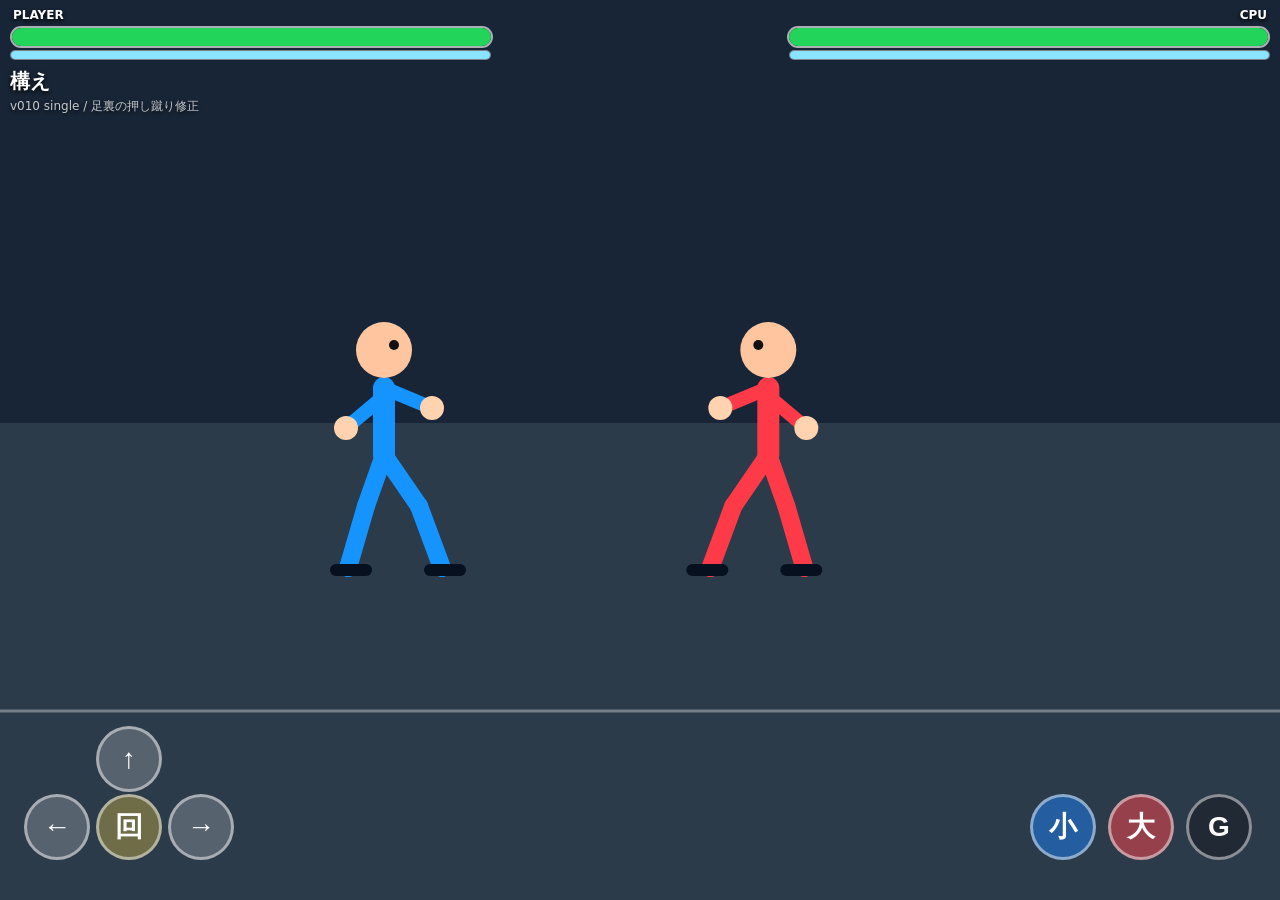
==== index (2).html @ 647d2b0f "Add files via upload" ====
<!doctype html>
<html lang="ja">
<head>
  <meta charset="utf-8">
  <meta name="viewport" content="width=device-width,initial-scale=1,maximum-scale=1,user-scalable=no">
  <title>Taekwondo v010 Single</title>
  <style>
html,body{
  margin:0;width:100%;height:100%;overflow:hidden;background:#172434;
  touch-action:none;font-family:system-ui,-apple-system,"Noto Sans JP",sans-serif;
}
#game{display:block;width:100vw;height:100vh}
#bars{position:fixed;top:8px;left:10px;right:10px;height:56px;z-index:5;color:#fff;font-weight:900;text-shadow:0 2px 4px #000;pointer-events:none}
.barWrap{position:absolute;top:18px;width:38%;height:18px;border:2px solid rgba(255,255,255,.65);background:rgba(0,0,0,.25);border-radius:12px;overflow:hidden}
.hp{height:100%;width:100%;background:#23d45a}
.balWrap{position:absolute;top:42px;width:38%;height:8px;border:1px solid rgba(255,255,255,.45);background:rgba(0,0,0,.25);border-radius:8px;overflow:hidden}
.bal{height:100%;width:100%;background:#8be4ff}
#pHpWrap,#pBalWrap{left:0}#eHpWrap,#eBalWrap{right:0}
#pLabel{position:absolute;left:3px;top:0;font-size:12px}#eLabel{position:absolute;right:3px;top:0;font-size:12px}
#hud{position:fixed;top:68px;left:10px;color:white;text-shadow:0 2px 4px #000;z-index:4;pointer-events:none}
#moveName{font-size:20px;font-weight:900}
#spinText{font-size:16px;font-weight:900;letter-spacing:.05em;margin-top:3px}
#debug{font-size:12px;opacity:.75;margin-top:3px}
#controls{position:fixed;left:0;right:0;bottom:max(12px,env(safe-area-inset-bottom));height:172px;z-index:10;pointer-events:none}
button{position:absolute;width:66px;height:66px;border-radius:50%;border:3px solid rgba(255,255,255,.48);background:rgba(255,255,255,.20);color:#fff;font-size:28px;font-weight:900;pointer-events:auto;user-select:none;-webkit-tap-highlight-color:transparent}
button.down,button:active{transform:scale(.94);background:rgba(255,255,255,.36)}
.up{left:96px;bottom:96px}.left{left:24px;bottom:28px}.rotate{left:96px;bottom:28px;background:rgba(190,170,70,.45)}.right{left:168px;bottom:28px}
.small{right:184px;bottom:28px;background:rgba(30,135,255,.48)}.big{right:106px;bottom:28px;background:rgba(255,70,80,.50)}.guard{right:28px;bottom:28px;background:rgba(30,35,45,.72)}
@media(max-height:640px){
  #controls{height:148px}button{width:58px;height:58px;font-size:24px}
  .up{left:92px;bottom:82px}.left{left:26px;bottom:22px}.rotate{left:92px;bottom:22px}.right{left:158px;bottom:22px}
  .small{right:164px;bottom:22px}.big{right:94px;bottom:22px}.guard{right:24px;bottom:22px}
}

</style>
</head>
<body>
  <canvas id="game"></canvas>

  <div id="bars">
    <div id="pLabel">PLAYER</div><div id="eLabel">CPU</div>
    <div id="pHpWrap" class="barWrap"><div id="pHp" class="hp"></div></div>
    <div id="eHpWrap" class="barWrap"><div id="eHp" class="hp"></div></div>
    <div id="pBalWrap" class="balWrap"><div id="pBal" class="bal"></div></div>
    <div id="eBalWrap" class="balWrap"><div id="eBal" class="bal"></div></div>
  </div>

  <div id="hud">
    <div id="moveName">構え</div>
    <div id="spinText"></div>
    <div id="debug">v010 single / 足裏の押し蹴り修正</div>
  </div>

  <div id="controls">
    <button class="up" data-btn="up">↑</button>
    <button class="left" data-btn="left">←</button>
    <button class="rotate" data-btn="rotate">回</button>
    <button class="right" data-btn="right">→</button>
    <button class="small" data-btn="small">小</button>
    <button class="big" data-btn="big">大</button>
    <button class="guard" data-btn="guard">G</button>
  </div>
<script>

/* ===== moves.js ===== */
(function(){
  window.MOVES = {
    idle:{name:"構え",dur:1,frames:[{t:0,pose:"idle"}]},

    ap:{name:"アプチャギ",dur:340,damage:5,bal:8,kb:18,range:105,height:-10,hit:[.45,.62],frames:[
      {t:0,pose:"load"},{t:.28,pose:"knee"},{t:.52,pose:"front",trail:"short"},{t:1,pose:"idle"}
    ]},

    dol:{name:"トルリョチャギ",dur:420,damage:8,bal:10,kb:30,range:125,height:-35,hit:[.50,.68],frames:[
      {t:0,pose:"load"},{t:.30,pose:"knee"},{t:.58,pose:"round",trail:"round"},{t:1,pose:"idle"}
    ]},

    putcho:{name:"プッチョ",dur:250,damage:4,bal:6,kb:14,range:112,height:-35,hit:[.34,.54],frames:[
      {t:0,pose:"stepIn",x:10},{t:.30,pose:"putchoLoad",x:26},{t:.48,pose:"putcho",x:36,trail:"snap"},{t:1,pose:"idle",x:42}
    ]},

    milgi:{name:"押し蹴り",dur:390,damage:3,bal:16,kb:86,range:145,height:-18,hit:[.42,.72],push:true,frames:[
      {t:0,pose:"stepIn",x:12},{t:.25,pose:"pushLoad",x:28},{t:.55,pose:"pushKick",x:45,trail:"push"},{t:1,pose:"idle",x:50}
    ]},

    rot:{name:"回転フェイント",dur:470,frames:[
      {t:0,pose:"closed",y:-8,trail:"bodySpin1"},
      {t:.38,pose:"back",trail:"bodySpin2"},
      {t:.64,pose:"closed",y:-8,trail:"bodySpin3"},
      {t:1,pose:"idle"}
    ]},

    dwit:{name:"ティッチャギ",dur:410,damage:12,bal:18,kb:46,range:160,height:-62,hit:[.56,.76],heavy:true,frames:[
      {t:0,pose:"closed",y:-8,trail:"bodySpin1"},
      {t:.22,pose:"back",y:-3,trail:"bodySpin2"},
      {t:.40,pose:"backLoad",y:-6,trail:"bodySpin3"},
      {t:.64,pose:"backKick",y:-8,trail:"straight"},
      {t:1,pose:"idle"}
    ]},

    huri:{name:"ティフリギ",dur:470,damage:14,bal:22,kb:54,range:145,height:-95,hit:[.54,.78],heavy:true,frames:[
      {t:0,pose:"closed",y:-8,trail:"bodySpin1"},
      {t:.20,pose:"back",y:-4,trail:"bodySpin2"},
      {t:.38,pose:"backKick",y:-8,trail:"straight"},
      {t:.62,pose:"hook",y:-5,trail:"ellipse"},
      {t:1,pose:"idle"}
    ]},

    na:{name:"ネリョチャギ",dur:470,damage:10,bal:12,kb:24,range:112,height:-35,hit:[.52,.72],frames:[
      {t:0,pose:"load"},{t:.30,pose:"axeUp",trail:"axe"},{t:.62,pose:"axeDown",trail:"axe"},{t:1,pose:"idle"}
    ]},

    jumpHuri:{name:"跳びティフリギ",dur:580,damage:17,bal:26,kb:70,range:150,height:-88,hit:[.42,.68],heavy:true,frames:[
      {t:0,pose:"jumpLoad",trail:"bodySpin1"},
      {t:.25,pose:"jumpBack",y:-26,trail:"straight"},
      {t:.50,pose:"jumpHook",y:-20,trail:"ellipse"},
      {t:.75,pose:"land"},{t:1,pose:"idle"}
    ]},

    retDol:{name:"下がりトルリョチャギ",dur:470,damage:7,bal:9,kb:28,range:125,height:-35,hit:[.38,.58],frames:[
      {t:0,pose:"retreat",x:-20},{t:.45,pose:"round",x:-45,trail:"round"},{t:1,pose:"idle",x:-55}
    ]},

    retDwit:{name:"下がり跳びティッチャギ",dur:540,damage:12,bal:18,kb:48,range:160,height:-62,hit:[.36,.60],heavy:true,frames:[
      {t:0,pose:"jumpLoad",x:-10,trail:"bodySpin1"},
      {t:.42,pose:"jumpBack",x:-55,y:-24,trail:"straight"},
      {t:1,pose:"idle",x:-65}
    ]}
  };
})();


/* ===== input.js ===== */
(function(){
  function Input(){
    this.down = new Set();
    this.events = [];
    this.lastTap = {};
    this.doubleTapMs = 260;
    this.setupButtons();
    this.setupKeys();
  }
  Input.prototype.press = function(name){
    const now = performance.now();
    if(this.down.has(name)) return;
    this.down.add(name);
    this.events.push({type:"press",name,time:now});
    if(name==="left" || name==="right"){
      if(now-(this.lastTap[name]||0)<this.doubleTapMs){
        this.events.push({type:"double",name,time:now});
      }
      this.lastTap[name]=now;
    }
  };
  Input.prototype.release = function(name){
    this.down.delete(name);
    this.events.push({type:"release",name,time:performance.now()});
  };
  Input.prototype.isDown = function(name){ return this.down.has(name); };
  Input.prototype.consume = function(){ const e=this.events; this.events=[]; return e; };
  Input.prototype.setupButtons = function(){
    document.querySelectorAll("[data-btn]").forEach(el=>{
      const name=el.dataset.btn;
      el.addEventListener("pointerdown",e=>{e.preventDefault();el.classList.add("down");this.press(name);},{passive:false});
      const up=e=>{e.preventDefault();el.classList.remove("down");this.release(name);};
      el.addEventListener("pointerup",up,{passive:false});
      el.addEventListener("pointercancel",up,{passive:false});
      el.addEventListener("pointerleave",up,{passive:false});
    });
  };
  Input.prototype.setupKeys = function(){
    const map={ArrowUp:"up",ArrowLeft:"left",ArrowRight:"right",ArrowDown:"rotate",z:"small",x:"big",c:"guard",Z:"small",X:"big",C:"guard"};
    addEventListener("keydown",e=>{
      if(e.key==="r"||e.key==="R"){ this.events.push({type:"reset",name:"reset",time:performance.now()}); return; }
      const b=map[e.key]; if(!b) return; e.preventDefault(); this.press(b);
    });
    addEventListener("keyup",e=>{const b=map[e.key]; if(!b) return; e.preventDefault(); this.release(b);});
  };
  window.Input = Input;
})();


/* ===== entities.js ===== */
(function(){
  function Fighter(x,y,facing,color,isPlayer){
    this.x=x; this.y=y; this.f=facing; this.color=color; this.isPlayer=!!isPlayer;
    this.hp=100; this.bal=100; this.id="idle"; this.move=MOVES.idle; this.time=0;
    this.guard=false; this.armed=false; this.stun=0; this.hitFlash=0; this.ko=false;
    this.lastHitMove=null; this.attackCooldown=0; this.counterBoost=0; this.counterText=0;
    this.spinReady=0; this.spinBonus=0; this.spinText=0; this.stepTimer=0; this.stepDir=0;
  }
  Fighter.prototype.start = function(id){
    this.id=id; this.move=MOVES[id]||MOVES.idle; this.time=0; this.lastHitMove=null;
    this.armed=(id==="rot");
  };
  Fighter.prototype.progress = function(){
    return this.move.dur ? Math.min(1,this.time/this.move.dur) : 0;
  };
  Fighter.prototype.frame = function(){
    const p=this.progress(); let f=this.move.frames[0];
    for(const k of this.move.frames){ if(p>=k.t) f=k; }
    return f;
  };
  Fighter.prototype.resetRound = function(x){
    this.x=x; this.hp=100; this.bal=100; this.id="idle"; this.move=MOVES.idle; this.time=0;
    this.guard=false; this.armed=false; this.stun=0; this.hitFlash=0; this.ko=false;
    this.lastHitMove=null; this.attackCooldown=.4; this.counterBoost=0; this.counterText=0;
    this.spinReady=0; this.spinBonus=0; this.spinText=0; this.stepTimer=0; this.stepDir=0;
  };
  window.Fighter = Fighter;
})();


/* ===== effects.js ===== */
(function(){
  window.Effects = { hitStop:0, roundText:0, restartTimer:0, pWins:0, eWins:0, shake:0 };
})();


/* ===== collision.js ===== */
(function(){
  function isGuarding(target){ return target.guard && target.id==="idle" && target.stun<=0; }

  function applyDamage(attacker,target,move){
    let d=move.damage||0;
    const spinBoost = attacker.isPlayer && attacker.spinBonus>0;
    const counterBoost = attacker.isPlayer && attacker.counterBoost>0;
    if(spinBoost) d=Math.ceil(d*(move.heavy?1.25:1.15));
    if(counterBoost){ d=Math.ceil(d*1.5); attacker.counterBoost=0; }

    if(isGuarding(target)){
      d=Math.ceil(d*.25);
      target.bal=Math.min(100,target.bal+4);
      attacker.bal=Math.max(0,attacker.bal-(move.heavy?24:8));
      if(move.heavy){
        attacker.stun = spinBoost ? .62 : .42;
        target.counterBoost=1;
        target.counterText=.8;
      }
    }else{
      target.bal=Math.max(0,target.bal-(move.bal||8)-(spinBoost?10:0));
    }

    const kb=(move.kb||20)+(spinBoost?18:0);
    if(target.f<0) target.x += kb; else target.x -= kb;
    if(move.push && isGuarding(target)) target.x += attacker.f*32;

    target.hp=Math.max(0,target.hp-d);
    target.hitFlash=.18;
    Effects.hitStop = spinBoost ? .065 : (move.heavy ? .045 : .025);
    if(target.bal<=0){ target.stun=1.0; target.bal=45; }

    if(target.hp<=0 && !target.ko){
      target.ko=true;
      Effects.roundText=1.5;
      Effects.restartTimer=2.2;
      if(target.isPlayer) Effects.eWins++; else Effects.pWins++;
    }
  }

  function tryHit(attacker,target){
    const move=attacker.move;
    if(!move.damage || attacker.lastHitMove===attacker.id) return;
    const p=attacker.progress();
    if(!move.hit || p<move.hit[0] || p>move.hit[1]) return;

    const fr=attacker.frame();
    const ax=attacker.x+(fr.x||0)*attacker.f;
    const ay=attacker.y+(fr.y||0);
    const hitX=ax+attacker.f*move.range;
    const hitY=ay+move.height;
    const tx=target.x-target.f*28;
    const ty=target.y-70;

    if(Math.abs(hitX-tx)<68 && Math.abs(hitY-ty)<78){
      applyDamage(attacker,target,move);
      attacker.lastHitMove=attacker.id;
      if(attacker.isPlayer) attacker.spinBonus=0;
    }
  }

  window.Collision = { tryHit };
})();


/* ===== cpu.js ===== */
(function(){
  function updateCPU(cpu,player,dt,W){
    if(cpu.ko) return;
    if(cpu.stun>0){ cpu.stun=Math.max(0,cpu.stun-dt); cpu.guard=false; return; }

    if(cpu.id!=="idle"){
      cpu.time+=dt*1000;
      Collision.tryHit(cpu,player);
      if(cpu.time>cpu.move.dur){ cpu.start("idle"); cpu.attackCooldown=.35+Math.random()*.45; }
      return;
    }

    cpu.attackCooldown=Math.max(0,cpu.attackCooldown-dt);
    const dist=cpu.x-player.x;
    cpu.guard=false;

    if(player.id!=="idle" && player.progress()<.58 && Math.random()<.028) cpu.guard=true;

    if(dist>270) cpu.x-=105*dt;
    else if(dist<145) cpu.x+=115*dt;
    else if(cpu.attackCooldown<=0){
      const r=Math.random();
      if(dist<175 && r<.35) cpu.start("putcho");
      else if(dist<230 && r<.62) cpu.start("milgi");
      else if(r<.80) cpu.start("ap");
      else if(r<.94) cpu.start("dol");
      else cpu.start("na");
    }
    cpu.x=Math.max(W*.18,Math.min(W-70,cpu.x));
  }
  window.CPU = { update:updateCPU };
})();


/* ===== render.js ===== */
(function(){
  function Renderer(canvas){
    this.canvas=canvas; this.ctx=canvas.getContext("2d"); this.resize();
    addEventListener("resize",()=>this.resize());
  }
  Renderer.prototype.resize=function(){
    this.W=innerWidth; this.H=innerHeight; const d=devicePixelRatio||1;
    this.canvas.width=this.W*d; this.canvas.height=this.H*d; this.ctx.setTransform(d,0,0,d,0,0);
  };

  function line(ctx,x1,y1,x2,y2,w,c,a=1){
    ctx.save();ctx.globalAlpha=a;ctx.strokeStyle=c;ctx.lineWidth=w;ctx.lineCap="round";
    ctx.beginPath();ctx.moveTo(x1,y1);ctx.lineTo(x2,y2);ctx.stroke();ctx.restore();
  }
  function arc(ctx,x,y,r,s,e,w=11,a=.35){
    ctx.save();ctx.globalAlpha=a;ctx.strokeStyle="white";ctx.lineWidth=w;ctx.lineCap="round";
    ctx.beginPath();ctx.arc(x,y,r,s,e);ctx.stroke();ctx.restore();
  }
  function ell(ctx,x,y,rx,ry,rot,s,e,w=12,a=.44){
    ctx.save();ctx.globalAlpha=a;ctx.strokeStyle="white";ctx.lineWidth=w;ctx.lineCap="round";
    ctx.beginPath();ctx.ellipse(x,y,rx,ry,rot,s,e);ctx.stroke();ctx.restore();
  }
  function bodySpin(ctx,x,y,f,phase){
    const cx=x+f*2, cy=y-18;
    ell(ctx,cx,cy-20,58,18,-.25,Math.PI*1.05,Math.PI*1.86,10,phase===2?.42:.32);
    ell(ctx,cx,cy+28,54,16,-.22,Math.PI*.10,Math.PI*.86,10,.26);
    if(phase===2) ell(ctx,cx,cy+66,48,15,-.18,Math.PI*.10,Math.PI*.78,9,.22);
  }
  function trails(ctx,x,y,f,t){
    if(!t) return;
    if(t==="bodySpin1") return bodySpin(ctx,x,y,f,1);
    if(t==="bodySpin2") return bodySpin(ctx,x,y,f,2);
    if(t==="bodySpin3") return bodySpin(ctx,x,y,f,3);
    if(t==="short") line(ctx,x+f*34,y,x+f*84,y-3,8,"white",.34);
    if(t==="snap") arc(ctx,x+f*44,y-12,46,f>0?-.55:Math.PI+.55,f>0?.15:Math.PI-.15,9,.35);
    if(t==="push"){
      line(ctx,x+f*42,y-22,x+f*128,y-22,12,"white",.28);
      line(ctx,x+f*118,y-46,x+f*118,y+6,8,"white",.32);
    }
    if(t==="round") arc(ctx,x+f*28,y-10,78,f>0?-.7:Math.PI+.7,f>0?.22:Math.PI-.22,11,.35);
    if(t==="straight") line(ctx,x+f*20,y-35,x+f*170,y-65,12,"white",.40);
    if(t==="ellipse") ell(ctx,x+f*145,y-72,95,44,-.22,f>0?Math.PI*1.08:-.08,f>0?Math.PI*1.88:Math.PI*.92,12,.48);
    if(t==="axe") arc(ctx,x+f*50,y-40,98,f>0?-1.55:Math.PI+1.55,f>0?.65:Math.PI-.65,11,.35);
  }

  function fighter(ctx,u){
    const fr=u.frame(); const x=u.x+(fr.x||0)*u.f, y=u.y+(fr.y||0), f=u.f, color=u.hitFlash>0?"#fff":(u.guard?"#9fd8ff":u.color), pose=fr.pose||"idle";
    const ground=y+118; let head={x,y:y-100}, top={x,y:y-62}, hip={x,y:y+5}, fh={x:x+f*48,y:y-42}, rh={x:x-f*38,y:y-22}, fa={x:x-f*36,y:ground}, fb={x:x+f*58,y:ground}, ka={x:x-f*18,y:y+56}, kb={x:x+f*35,y:y+56};

    if(pose==="load"){hip.x-=f*8;kb.x-=f*16;fb.x-=f*20}
    if(pose==="stepIn"){hip.x+=f*12;fa.x+=f*18;fb.x+=f*18}
    if(pose==="putchoLoad"){kb={x:x+f*44,y:y+8};fb={x:x+f*62,y:y+18}}
    if(pose==="putcho"){kb={x:x+f*55,y:y-14};fb={x:x+f*118,y:y-38}}
    if(pose==="pushLoad"){hip.x-=f*4;kb={x:x+f*45,y:y-2};fb={x:x+f*58,y:y+8}}
    if(pose==="pushKick"){hip.x-=f*10;top.x-=f*6;kb={x:x+f*74,y:y-18};fb={x:x+f*150,y:y-22}}
    if(pose==="knee"){kb={x:x+f*50,y:y};fb={x:x+f*70,y:y+10}}
    if(pose==="front"){kb={x:x+f*58,y:y-5};fb={x:x+f*125,y:y-10}}
    if(pose==="round"){hip.x-=f*6;kb={x:x+f*60,y:y-10};fb={x:x+f*135,y:y-35}}
    if(pose==="axeUp"){kb={x:x+f*52,y:y-55};fb={x:x+f*75,y:y-132}}
    if(pose==="axeDown"){kb={x:x+f*78,y:y-35};fb={x:x+f*116,y:y+24}}
    if(pose==="closed"){fa={x:x-f*10,y:ground-18};fb={x:x+f*12,y:ground-18};ka={x:x-f*8,y:y+58};kb={x:x+f*10,y:y+58};fh={x:x+f*25,y:y-40};rh={x:x-f*25,y:y-30}}
    if(pose==="back"){head.x=x-f*8;fh={x:x-f*28,y:y-35};rh={x:x+f*20,y:y-30};fa={x:x+f*25,y:ground};fb={x:x-f*42,y:ground};ka={x:x+f*18,y:y+55};kb={x:x-f*26,y:y+55}}
    if(pose==="backLoad"){head.x=x-f*22;hip.x=x-f*6;kb={x:x+f*18,y:y};fb={x:x+f*40,y:y+20};fa={x:x-f*8,y:ground}}
    if(pose==="backKick"||pose==="jumpBack"){head.x=x-f*24;top.x=x-f*10;hip.x=x-f*8;kb={x:x+f*70,y:y-34};fb={x:x+f*160,y:y-62};fa={x:x-f*6,y:ground};ka={x:x-f*4,y:y+58}}
    if(pose==="hook"||pose==="jumpHook"){head.x=x-f*22;top.x=x-f*10;hip.x=x-f*6;kb={x:x+f*96,y:y-72};fb={x:x+f*130,y:y-110};fa={x:x-f*8,y:ground};ka={x:x-f*5,y:y+58}}
    if(pose==="jumpLoad"){hip.y+=6;kb={x:x+f*30,y:y+25};fb={x:x+f*46,y:y+48}}
    if(pose==="retreat"){hip.x-=f*18;fa.x-=f*22;fb.x-=f*28}
    if(pose==="land")hip.y+=8;

    trails(ctx,x,y,f,fr.trail);
    if(u.spinBonus && (fr.trail==="straight"||fr.trail==="ellipse")){
      ctx.save();ctx.globalAlpha=.42;ctx.strokeStyle="white";ctx.lineWidth=5;ctx.beginPath();ctx.arc(x+f*80,y-55,42,0,Math.PI*2);ctx.stroke();ctx.restore();
    }
    if(u.guard){ctx.save();ctx.globalAlpha=.55;ctx.strokeStyle="#9fd8ff";ctx.lineWidth=5;ctx.beginPath();ctx.arc(x+f*42,y-45,42,f>0?2.1:-1.1,f>0?4.2:1.1);ctx.stroke();ctx.restore();}

    line(ctx,top.x,top.y,hip.x,hip.y,22,color);
    line(ctx,top.x,top.y,fh.x,fh.y,14,color); line(ctx,top.x,top.y+8,rh.x,rh.y,14,color);
    line(ctx,hip.x,hip.y,ka.x,ka.y,18,color); line(ctx,ka.x,ka.y,fa.x,fa.y,18,color);
    line(ctx,hip.x,hip.y,kb.x,kb.y,18,color); line(ctx,kb.x,kb.y,fb.x,fb.y,18,color);
    line(ctx,fa.x-f*12,fa.y+2,fa.x+f*18,fa.y+2,12,"#07101f");
    if(pose==="pushKick"){
      // 押し蹴りは足裏を相手に向ける。縦の黒い足裏で表現。
      line(ctx,fb.x+f*6,fb.y-24,fb.x+f*6,fb.y+24,16,"#07101f");
      ctx.save();
      ctx.globalAlpha=.35;
      ctx.strokeStyle="white";
      ctx.lineWidth=5;
      ctx.lineCap="round";
      ctx.beginPath();
      ctx.moveTo(fb.x-f*10,fb.y-18);
      ctx.lineTo(fb.x-f*10,fb.y+18);
      ctx.stroke();
      ctx.restore();
    }else{
      line(ctx,fb.x-f*12,fb.y+2,fb.x+f*18,fb.y+2,12,"#07101f");
    }
    ctx.fillStyle="#ffd2b0"; ctx.beginPath();ctx.arc(fh.x,fh.y,12,0,Math.PI*2);ctx.fill(); ctx.beginPath();ctx.arc(rh.x,rh.y,12,0,Math.PI*2);ctx.fill();
    ctx.fillStyle="#ffc59f"; ctx.beginPath();ctx.arc(head.x,head.y,28,0,Math.PI*2);ctx.fill(); ctx.fillStyle="#111";ctx.beginPath();ctx.arc(head.x+f*10,head.y-5,5,0,Math.PI*2);ctx.fill();

    if(u.hitFlash>0){
      ctx.save();ctx.strokeStyle="white";ctx.lineWidth=4;ctx.globalAlpha=.9;const sx=x+f*42,sy=y-78;
      ctx.beginPath();ctx.moveTo(sx-18,sy);ctx.lineTo(sx+18,sy);ctx.moveTo(sx,sy-18);ctx.lineTo(sx,sy+18);ctx.moveTo(sx-13,sy-13);ctx.lineTo(sx+13,sy+13);ctx.moveTo(sx-13,sy+13);ctx.lineTo(sx+13,sy-13);ctx.stroke();ctx.restore();
    }
  }

  Renderer.prototype.draw=function(player,cpu){
    const ctx=this.ctx,W=this.W,H=this.H;
    ctx.fillStyle="#182536";ctx.fillRect(0,0,W,H);
    ctx.fillStyle="#2c3b49";ctx.fillRect(0,H*.47,W,H*.53);
    line(ctx,0,H*.79,W,H*.79,3,"rgba(255,255,255,.35)");
    fighter(ctx,cpu); fighter(ctx,player);
    if(player.counterText>0){ctx.save();ctx.fillStyle="white";ctx.font="900 26px system-ui";ctx.fillText("COUNTER CHANCE!",W*.33,H*.28);ctx.restore();}
    if(Effects.roundText>0 || player.ko || cpu.ko){
      ctx.save();ctx.textAlign="center";ctx.fillStyle="white";ctx.font="900 54px system-ui";ctx.fillText(player.ko?"YOU LOSE":"K.O.",W/2,H*.34);
      ctx.font="900 18px system-ui";ctx.fillText("NEXT ROUND...",W/2,H*.34+36);ctx.fillText("PLAYER "+Effects.pWins+" - "+Effects.eWins+" CPU",W/2,H*.34+62);ctx.restore();
    }
  };
  window.Renderer=Renderer;
})();


/* ===== game.js ===== */
(function(){
  const canvas=document.getElementById("game");
  const renderer=new Renderer(canvas);
  const input=new Input();
  const player=new Fighter(innerWidth*.30,innerHeight*.50,1,"#1594ff",true);
  const cpu=new Fighter(innerWidth*.70,innerHeight*.50,-1,"#ff3a48",false);

  function updateHud(){
    document.getElementById("pHp").style.width=player.hp+"%";
    document.getElementById("eHp").style.width=cpu.hp+"%";
    document.getElementById("pBal").style.width=player.bal+"%";
    document.getElementById("eBal").style.width=cpu.bal+"%";
    const spin=document.getElementById("spinText");
    if(player.spinText>0) spin.textContent="SPIN BONUS!";
    else if(player.spinReady>0 && player.id==="rot") spin.textContent="SPIN READY";
    else spin.textContent="";
  }

  function resetAll(){
    Effects.hitStop=0;Effects.roundText=0;Effects.restartTimer=0;Effects.pWins=0;Effects.eWins=0;
    player.resetRound(innerWidth*.30); cpu.resetRound(innerWidth*.70);
    document.getElementById("moveName").textContent="構え";
  }

  function startPlayer(id){
    player.start(id);
    document.getElementById("moveName").textContent=player.move.name;
  }

  function handleInput(dt){
    player.guard=input.isDown("guard") && player.id==="idle" && player.stun<=0;
    player.spinReady=Math.max(0,player.spinReady-dt);
    player.spinText=Math.max(0,player.spinText-dt);
    player.stepTimer=Math.max(0,player.stepTimer-dt);
    player.counterText=Math.max(0,player.counterText-dt);

    const evs=input.consume();
    for(const ev of evs){
      if(ev.type==="reset"){ resetAll(); continue; }
      if(ev.type==="double" && ev.name==="right"){ player.stepTimer=.32; player.stepDir=1; player.x+=40; continue; }
      if(ev.type==="double" && ev.name==="left"){ player.stepTimer=.32; player.stepDir=-1; player.x-=40; continue; }
      if(ev.type!=="press" || player.stun>0 || player.ko) continue;

      const up=input.isDown("up"), back=input.isDown("left"), forward=input.isDown("right");
      if(player.armed && ev.name==="small"){
        player.spinBonus=player.spinReady>0?1:0; if(player.spinBonus)player.spinText=.55; startPlayer("dwit");
      }else if(player.armed && ev.name==="big"){
        player.spinBonus=player.spinReady>0?1:0; if(player.spinBonus)player.spinText=.55; startPlayer("huri");
      }else if(ev.name==="rotate"){
        startPlayer("rot");
      }else if(ev.name==="small" && up){
        startPlayer("na");
      }else if(ev.name==="big" && up){
        startPlayer("jumpHuri");
      }else if(ev.name==="small" && (forward || (player.stepTimer>0 && player.stepDir===1))){
        startPlayer("putcho");
      }else if(ev.name==="big" && (forward || (player.stepTimer>0 && player.stepDir===1))){
        startPlayer("milgi");
      }else if(ev.name==="small" && back){
        startPlayer("retDol");
      }else if(ev.name==="big" && back){
        startPlayer("retDwit");
      }else if(ev.name==="small"){
        startPlayer("ap");
      }else if(ev.name==="big"){
        startPlayer("dol");
      }
    }
  }

  function updatePlayer(dt){
    if(player.stun>0){ player.stun=Math.max(0,player.stun-dt); return; }
    if(player.id==="idle"){
      if(input.isDown("left")) player.x-=160*dt;
      if(input.isDown("right")) player.x+=160*dt;
    }else{
      if(player.id==="rot" || player.id==="dwit" || player.id==="huri"){
        if(input.isDown("right")) player.x+=90*dt;
        if(input.isDown("left")) player.x-=90*dt;
      }
      player.time+=dt*1000;
      if(player.id==="rot"){
        const rp=player.progress();
        if(rp>.76 && rp<.96) player.spinReady=input.isDown("right")?.22:.16;
      }
      Collision.tryHit(player,cpu);
      if(player.time>player.move.dur) startPlayer("idle");
    }
    player.x=Math.max(60,Math.min(innerWidth-60,player.x));
  }

  function updateRound(dt){
    if(player.ko || cpu.ko){
      Effects.roundText=Math.max(0,Effects.roundText-dt);
      Effects.restartTimer=Math.max(0,Effects.restartTimer-dt);
      if(Effects.restartTimer<=0){
        player.resetRound(innerWidth*.30);
        cpu.resetRound(innerWidth*.70);
        Effects.roundText=0; Effects.hitStop=0;
        document.getElementById("moveName").textContent="構え";
      }
      return true;
    }
    return false;
  }

  let last=performance.now();
  function loop(now){
    const dt=Math.min(.033,(now-last)/1000); last=now;
    player.y=innerHeight*.50; cpu.y=innerHeight*.50;

    if(Effects.hitStop>0){ Effects.hitStop=Math.max(0,Effects.hitStop-dt); updateHud(); renderer.draw(player,cpu); requestAnimationFrame(loop); return; }
    if(!updateRound(dt)){
      handleInput(dt);
      updatePlayer(dt);
      CPU.update(cpu,player,dt,innerWidth);
      Collision.tryHit(cpu,player);
      player.hitFlash=Math.max(0,player.hitFlash-dt); cpu.hitFlash=Math.max(0,cpu.hitFlash-dt);
    }
    updateHud();
    renderer.draw(player,cpu);
    requestAnimationFrame(loop);
  }
  resetAll();
  requestAnimationFrame(loop);
})();

</script>
</body>
</html>
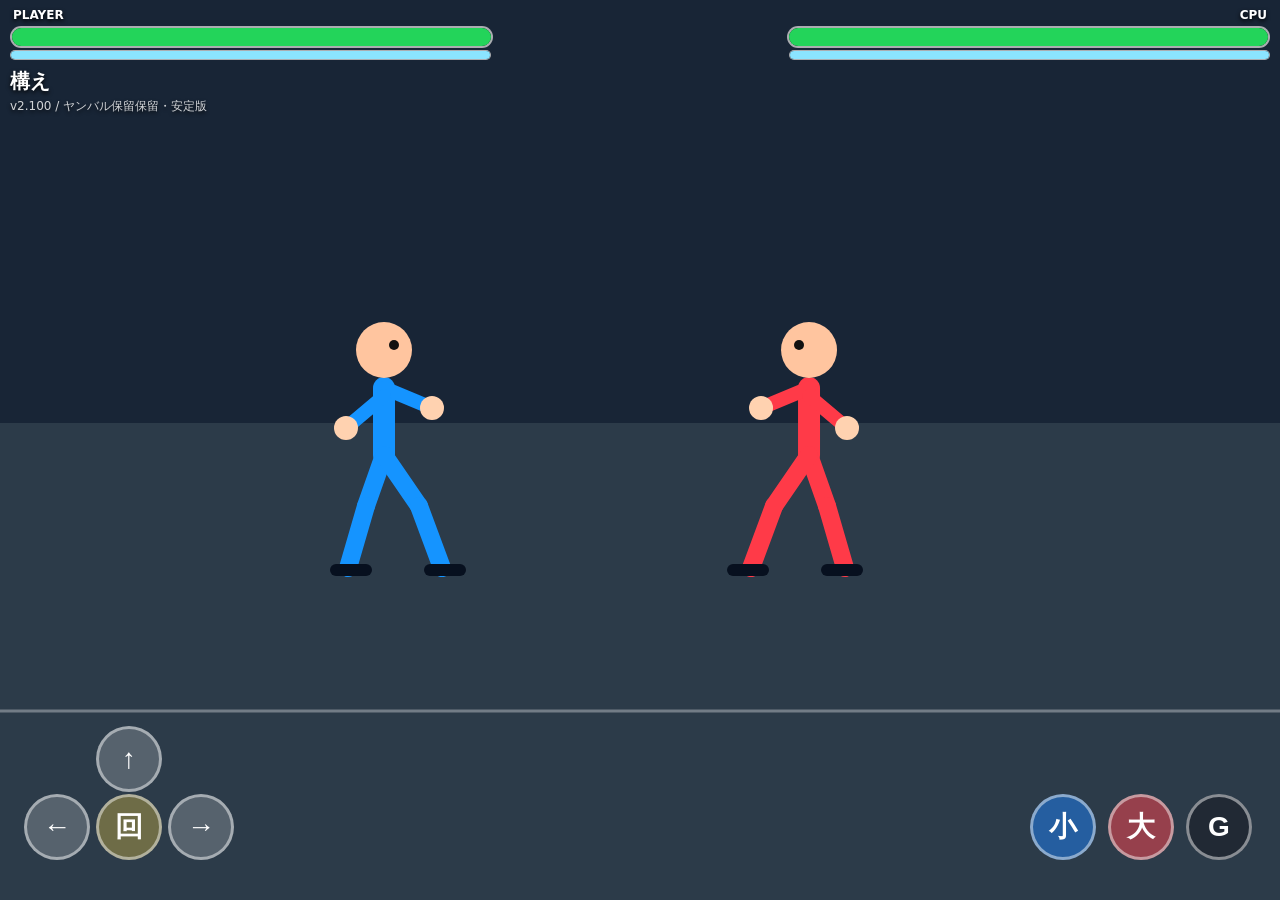
==== commit a3b84234: "Add files via upload" ====
--- a/index (2).html
+++ b/index (2).html
@@ -1,573 +1,118 @@
-<!doctype html>
-<html lang="ja">
-<head>
-  <meta charset="utf-8">
-  <meta name="viewport" content="width=device-width,initial-scale=1,maximum-scale=1,user-scalable=no">
-  <title>Taekwondo v010 Single</title>
-  <style>
-html,body{
-  margin:0;width:100%;height:100%;overflow:hidden;background:#172434;
-  touch-action:none;font-family:system-ui,-apple-system,"Noto Sans JP",sans-serif;
+<!doctype html><html lang="ja"><head><meta charset="utf-8"><meta name="viewport" content="width=device-width,initial-scale=1,maximum-scale=1,user-scalable=no"><title>Taekwondo v2.101</title>
+<style>
+html,body{margin:0;width:100%;height:100%;overflow:hidden;background:#172434;touch-action:none;font-family:system-ui,-apple-system,"Noto Sans JP",sans-serif}canvas{display:block;width:100vw;height:100vh}
+#bars{position:fixed;top:8px;left:10px;right:10px;height:56px;color:white;font-weight:900;text-shadow:0 2px 4px #000;z-index:5;pointer-events:none}.bar{position:absolute;top:18px;width:38%;height:18px;border:2px solid rgba(255,255,255,.65);background:#0006;border-radius:12px;overflow:hidden}.hp,.bal{height:100%;width:100%}.hp{background:#23d45a}.bal{background:#8be4ff}.balbar{top:42px;height:8px;border-width:1px}.l{left:0}.r{right:0}#pLabel{position:absolute;left:3px;top:0;font-size:12px}#eLabel{position:absolute;right:3px;top:0;font-size:12px}
+#hud{position:fixed;top:68px;left:10px;color:white;text-shadow:0 2px 4px #000;z-index:6;pointer-events:none}#move{font-size:20px;font-weight:900}#state{font-size:16px;font-weight:900;margin-top:3px}#debug{font-size:12px;opacity:.8;margin-top:3px}
+#controls{position:fixed;left:0;right:0;bottom:max(12px,env(safe-area-inset-bottom));height:172px;z-index:10;pointer-events:none}button{position:absolute;width:66px;height:66px;border-radius:50%;border:3px solid #ffffff78;background:#ffffff33;color:white;font-size:28px;font-weight:900;pointer-events:auto;user-select:none;-webkit-tap-highlight-color:transparent}button.down,button:active{transform:scale(.94);background:#ffffff5c}.up{left:96px;bottom:96px}.left{left:24px;bottom:28px}.rotate{left:96px;bottom:28px;background:#bea84673}.right{left:168px;bottom:28px}.small{right:184px;bottom:28px;background:#1e87ff7a}.big{right:106px;bottom:28px;background:#ff465080}.guard{right:28px;bottom:28px;background:#1e232db8}
+@media(max-height:640px){#controls{height:148px}button{width:58px;height:58px;font-size:24px}.up{left:92px;bottom:82px}.left{left:26px;bottom:22px}.rotate{left:92px;bottom:22px}.right{left:158px;bottom:22px}.small{right:164px;bottom:22px}.big{right:94px;bottom:22px}.guard{right:24px;bottom:22px}}
+</style></head><body><canvas id="game"></canvas>
+<div id="bars"><div id="pLabel">PLAYER</div><div id="eLabel">CPU</div><div class="bar l"><div id="pHp" class="hp"></div></div><div class="bar r"><div id="eHp" class="hp"></div></div><div class="bar balbar l"><div id="pBal" class="bal"></div></div><div class="bar balbar r"><div id="eBal" class="bal"></div></div></div>
+<div id="hud"><div id="move">構え</div><div id="state"></div><div id="debug">v2.100 / ヤンバル保留保留・安定版</div></div>
+<div id="controls"><button class="up" data-b="up">↑</button><button class="left" data-b="left">←</button><button class="rotate" data-b="rotate">回</button><button class="right" data-b="right">→</button><button class="small" data-b="small">小</button><button class="big" data-b="big">大</button><button class="guard" data-b="guard">G</button></div>
+<script>
+(()=>{const cvs=document.getElementById("game"),ctx=cvs.getContext("2d");let W,H,D=devicePixelRatio||1;function rz(){W=innerWidth;H=innerHeight;D=devicePixelRatio||1;cvs.width=W*D;cvs.height=H*D;ctx.setTransform(D,0,0,D,0,0)}addEventListener("resize",rz);rz();
+const M={
+ idle:["構え",1],ap:["アプチャギ",.34,5,105,-10,18],dol:["トルリョチャギ",.42,8,125,-35,30],putcho:["プッチョ",.25,4,112,-35,14],yanbal:["ヤンバル保留チャギ",.46,9,122,-34,24],milgi:["押し蹴り",.39,3,148,-18,92],
+ rot:["回転フェイント",.47],dwit:["ティッチャギ",.41,12,160,-62,46],huri:["ティフリギ",.47,14,145,-95,54],turn:["ターンチャギ",.70,20,140,-48,66],
+ na:["ネリョチャギ",.47,10,112,-35,24],jumpHuri:["跳びティフリギ",.58,17,150,-88,70],retDol:["下がりトルリョチャギ",.47,7,125,-35,28],retDwit:["下がり跳びティッチャギ",.54,12,160,-62,48]};
+const K={down:new Set(),ev:[],tap:{}};function press(b){let n=performance.now();if(K.down.has(b))return;K.down.add(b);K.ev.push(["p",b,n]);if(b=="left"||b=="right"){if(n-(K.tap[b]||0)<260)K.ev.push(["d",b,n]);K.tap[b]=n}}function rel(b){K.down.delete(b)}function down(b){return K.down.has(b)}
+document.querySelectorAll("[data-b]").forEach(e=>{let b=e.dataset.b;e.addEventListener("pointerdown",x=>{x.preventDefault();e.classList.add("down");press(b)},{passive:false});let u=x=>{x.preventDefault();e.classList.remove("down");rel(b)};e.addEventListener("pointerup",u,{passive:false});e.addEventListener("pointercancel",u,{passive:false});e.addEventListener("pointerleave",u,{passive:false})});
+const mp={ArrowUp:"up",ArrowLeft:"left",ArrowRight:"right",ArrowDown:"rotate",z:"small",x:"big",c:"guard",Z:"small",X:"big",C:"guard"};addEventListener("keydown",e=>{if(e.key=="r"||e.key=="R"){K.ev.push(["reset"]);return}let b=mp[e.key];if(b){e.preventDefault();press(b)}});addEventListener("keyup",e=>{let b=mp[e.key];if(b){e.preventDefault();rel(b)}});
+function F(x,f,c,p){return{x,y:H*.5,f,c,p,hp:100,bal:100,id:"idle",t:0,guard:false,stun:0,ko:false,flash:0,last:"",spinReady:0,spinBonus:0,spinText:0,rotBuf:0,turnReady:0,turnDir:.45,smallBuf:0,pushReady:0,step:0,stepDir:0,cd:.5,counter:.0}}
+let P=F(W*.3,1,"#1594ff",1),E=F(W*.7,-1,"#ff3a48",0),hitStop=0,round=0,restart=0,pw=0,ew=0;
+function reset(full=0){P=F(W*.3,1,"#1594ff",1);E=F(W*.7,-1,"#ff3a48",0);hitStop=round=restart=0;if(full){pw=ew=0}mv("idle")}
+function start(u,id){u.id=id;u.t=0;u.last="";if(u.p)mv(id)}function mv(id){document.getElementById("move").textContent=M[id][0]}
+function prog(u){return Math.min(1,u.t/M[u.id][1])}
+function handle(dt){P.guard=down("guard")&&P.id=="idle"&&P.stun<=0;["spinReady","spinText","rotBuf","turnReady","smallBuf","pushReady","step"].forEach(k=>P[k]=Math.max(0,P[k]-dt));let ev=K.ev.splice(0);for(let e of ev){let ty=e[0],b=e[1];if(ty=="reset"){reset(1);continue}if(ty=="d"&&b=="right"){P.step=.32;P.stepDir=1;P.x+=40;continue}if(ty=="d"&&b=="left"){P.step=.32;P.stepDir=-1;P.x-=40;continue}if(ty!="p"||P.stun>0||P.ko)continue;let fw=down("right"),bk=down("left"),up=down("up");
+ if((b=="guard"&&fw)||(b=="right"&&down("guard")))P.pushReady=.95;
+ if(b=="big"&&P.turnReady>0){P.turnDir=bk?0:(fw?1:.45);P.spinBonus=P.spinReady>0?1:0;if(P.spinBonus)P.spinText=.55;start(P,"turn");continue}
+ if((P.id=="rot"||P.spinReady>0)&&b=="small"){P.spinBonus=P.spinReady>0?1:0;if(P.spinBonus)P.spinText=.55;start(P,"dwit");continue}
+ if((P.id=="rot"||P.spinReady>0)&&b=="big"){P.spinBonus=P.spinReady>0?1:0;if(P.spinBonus)P.spinText=.55;start(P,"huri");continue}
+ if(b=="rotate"){if(P.rotBuf>0||P.id=="rot"){P.turnReady=.95;P.spinReady=.25;P.spinText=.45}P.rotBuf=.58;start(P,"rot");continue}
+ if((b=="small"||b=="big")&&(P.pushReady>0||(down("guard")&&(fw||(P.step>0&&P.stepDir==1))))){P.pushReady=0;start(P,"milgi");continue}
+ if(b=="small"&&P.smallBuf>0){P.smallBuf=0;start(P,"ap");continue}
+ if(b=="small"&&up){start(P,"na");continue} if(b=="big"&&up){start(P,"jumpHuri");continue}
+ if(b=="small"&&(fw||(P.step>0&&P.stepDir==1))){P.smallBuf=.18;start(P,"putcho");continue}
+ if(b=="small"&&bk){start(P,"retDol");continue} if(b=="big"&&bk){start(P,"retDwit");continue}
+ if(b=="small"){P.smallBuf=.18;start(P,"ap");continue} if(b=="big"){start(P,"dol");continue}
+}}
+function updPlayer(dt){if(P.stun>0){P.stun=Math.max(0,P.stun-dt);return}if(P.id=="idle"){if(down("left"))P.x-=160*dt;if(down("right"))P.x+=160*dt}else{if(["rot","dwit","huri"].includes(P.id)){if(down("right"))P.x+=90*dt;if(down("left"))P.x-=90*dt}if(P.id=="turn")P.x+=135*dt*P.turnDir;P.t+=dt;if(P.id=="rot"){let p=prog(P);if(p>.76&&p<.96)P.spinReady=down("right")?.22:.16}hit(P,E);if(P.t>M[P.id][1])start(P,"idle")}P.x=Math.max(60,Math.min(W-60,P.x))}
+function ai(dt){if(E.ko)return;if(E.stun>0){E.stun=Math.max(0,E.stun-dt);E.guard=false;return}if(E.id!="idle"){E.t+=dt;hit(E,P);if(E.t>M[E.id][1]){start(E,"idle");E.cd=.35+Math.random()*.45}return}E.cd=Math.max(0,E.cd-dt);let dist=E.x-P.x;E.guard=false;if(P.id!="idle"&&prog(P)<.58&&Math.random()<.028)E.guard=true;if(dist>270)E.x-=105*dt;else if(dist<145)E.x+=115*dt;else if(E.cd<=0){let r=Math.random();start(E,dist<175&&r<.30?"putcho":dist<230&&r<.62?"milgi":r<.80?"ap":r<.94?"dol":"na")}E.x=Math.max(W*.18,Math.min(W-70,E.x))}
+function guarding(u){return u.guard&&u.id=="idle"&&u.stun<=0}
+function dmg(a,t,m){let d=m[2]||0,spin=a.p&&a.spinBonus;if(spin)d=Math.ceil(d*1.2);if(guarding(t)){d=Math.ceil(d*.25);a.bal=Math.max(0,a.bal-((m[2]||0)>11?24:8));if((m[2]||0)>11){a.stun=spin?.62:.42;t.counter=.8}}else t.bal=Math.max(0,t.bal-(m[2]||5)-(spin?10:0));let kb=(m[5]||20)+(spin?18:0);if(t.f<0)t.x+=kb;else t.x-=kb;t.hp=Math.max(0,t.hp-d);t.flash=.18;hitStop=spin?.065:.03;if(t.bal<=0){t.stun=1;t.bal=45}if(t.hp<=0&&!t.ko){t.ko=true;round=1.5;restart=2.2;t.p?ew++:pw++}}
+function hit(a,t){let m=M[a.id];if(!m[2])return;let p=prog(a),key=a.id+(a.id=="yanbal"?(p<.5?"_1":"_2"):"");if(a.last==key)return;if(p<.35||p>.78)return;let hx=a.x+a.f*m[3],hy=a.y+m[4],tx=t.x-t.f*28,ty=t.y-70;if(Math.abs(hx-tx)<68&&Math.abs(hy-ty)<78){dmg(a,t,m);a.last=key;if(a.p)a.spinBonus=0}}
+function line(x1,y1,x2,y2,w,c,a=1){ctx.save();ctx.globalAlpha=a;ctx.strokeStyle=c;ctx.lineWidth=w;ctx.lineCap="round";ctx.beginPath();ctx.moveTo(x1,y1);ctx.lineTo(x2,y2);ctx.stroke();ctx.restore()}
+function ell(x,y,rx,ry,s,e,a=.4){ctx.save();ctx.globalAlpha=a;ctx.strokeStyle="white";ctx.lineWidth=12;ctx.lineCap="round";ctx.beginPath();ctx.ellipse(x,y,rx,ry,-.2,s,e);ctx.stroke();ctx.restore()}
+function trail(u,x,y){let id=u.id,f=u.f;if(["rot","dwit","huri","turn","jumpHuri"].includes(id))ell(x,y-20,60,20,Math.PI*1.05,Math.PI*1.85,.3);if(id=="huri"||id=="jumpHuri")ell(x+f*145,y-72,95,44,f>0?Math.PI*1.08:-.08,f>0?Math.PI*1.88:Math.PI*.92,.48);if(id=="turn")ell(x+f*118,y-48,88,38,f>0?Math.PI*1.05:.02,f>0?Math.PI*1.78:Math.PI*.95,.44);if(id=="dwit"||id=="retDwit")line(x+f*20,y-35,x+f*170,y-65,12,"white",.4);if(id=="milgi"){line(x+f*126,y-50,x+f*126,y+10,10,"white",.32);line(x+f*98,y-34,x+f*126,y-34,6,"white",.22)}if(["putcho","yanbal"].includes(id))ell(x+f*50,y-12,50,30,f>0?-.6:Math.PI+.6,f>0?.2:Math.PI-.2,.35);if(id=="na")ell(x+f*42,y-28,82,105,f>0?-1.25:Math.PI+1.25,f>0?.80:Math.PI-.80,.35)}
+function fighter(u){let p=prog(u),x=u.x,y=u.y,f=u.f,c=u.flash>0?"#fff":u.guard?"#9fd8ff":u.c,pose=u.id;if(pose=="rot"){y-=12*Math.abs(Math.sin(Math.PI*p*2))}let g=y+118,head={x,y:y-100},top={x,y:y-62},hip={x,y:y+5},fh={x:x+f*48,y:y-42},rh={x:x-f*38,y:y-22},fa={x:x-f*36,y:g},fb={x:x+f*58,y:g},ka={x:x-f*18,y:y+56},kb={x:x+f*35,y:y+56};
+ if(pose=="milgi"){kb={x:x+f*78,y:y-18};fb={x:x+f*150,y:y-18};top.x-=f*8;hip.x-=f*12}
+ else if(pose=="putcho"){kb={x:x+f*55,y:y-14};fb={x:x+f*118,y:y-38}}
+ else if(pose=="yanbal"){
+   if(p<.48){
+     // 1発目：前足で素早く蹴る
+     kb={x:x+f*55,y:y-14};fb={x:x+f*118,y:y-38};
+     ka={x:x-f*12,y:y+58};fa={x:x-f*34,y:g};
+   }else{
+     // 2発目：逆足。前足を軸に残して、後ろ足を入れ替えるように蹴る
+     kb={x:x+f*18,y:y+58};fb={x:x+f*36,y:g};
+     ka={x:x+f*62,y:y-16};fa={x:x+f*132,y:y-40};
+     hip.x+=f*8;top.x+=f*4;
+   }
+ }
+ else if(["dwit","retDwit"].includes(pose)){head.x=x-f*24;top.x=x-f*10;hip.x=x-f*8;kb={x:x+f*70,y:y-34};fb={x:x+f*160,y:y-62};fa={x:x-f*6,y:g}}
+ else if(pose=="huri"||pose=="jumpHuri"){head.x=x-f*22;top.x=x-f*10;hip.x=x-f*6;kb={x:x+f*96,y:y-72};fb={x:x+f*130,y:y-110};fa={x:x-f*8,y:g}}
+ else if(pose=="turn"){head.x=x-f*18;top.x=x-f*10;hip.x=x-f*8;kb={x:x+f*82,y:y-35};fb={x:x+f*138,y:y-48};fa={x:x-f*8,y:g}}
+ else if(pose=="na"){
+  const a=-1.25 + p*2.05;
+  const cx=x+f*42, cy=y-28, rx=82, ry=105;
+  kb={x:x+f*58,y:y-24};
+  fb={x:cx+f*Math.cos(a)*rx,y:cy+Math.sin(a)*ry};
 }
-#game{display:block;width:100vw;height:100vh}
-#bars{position:fixed;top:8px;left:10px;right:10px;height:56px;z-index:5;color:#fff;font-weight:900;text-shadow:0 2px 4px #000;pointer-events:none}
-.barWrap{position:absolute;top:18px;width:38%;height:18px;border:2px solid rgba(255,255,255,.65);background:rgba(0,0,0,.25);border-radius:12px;overflow:hidden}
-.hp{height:100%;width:100%;background:#23d45a}
-.balWrap{position:absolute;top:42px;width:38%;height:8px;border:1px solid rgba(255,255,255,.45);background:rgba(0,0,0,.25);border-radius:8px;overflow:hidden}
-.bal{height:100%;width:100%;background:#8be4ff}
-#pHpWrap,#pBalWrap{left:0}#eHpWrap,#eBalWrap{right:0}
-#pLabel{position:absolute;left:3px;top:0;font-size:12px}#eLabel{position:absolute;right:3px;top:0;font-size:12px}
-#hud{position:fixed;top:68px;left:10px;color:white;text-shadow:0 2px 4px #000;z-index:4;pointer-events:none}
-#moveName{font-size:20px;font-weight:900}
-#spinText{font-size:16px;font-weight:900;letter-spacing:.05em;margin-top:3px}
-#debug{font-size:12px;opacity:.75;margin-top:3px}
-#controls{position:fixed;left:0;right:0;bottom:max(12px,env(safe-area-inset-bottom));height:172px;z-index:10;pointer-events:none}
-button{position:absolute;width:66px;height:66px;border-radius:50%;border:3px solid rgba(255,255,255,.48);background:rgba(255,255,255,.20);color:#fff;font-size:28px;font-weight:900;pointer-events:auto;user-select:none;-webkit-tap-highlight-color:transparent}
-button.down,button:active{transform:scale(.94);background:rgba(255,255,255,.36)}
-.up{left:96px;bottom:96px}.left{left:24px;bottom:28px}.rotate{left:96px;bottom:28px;background:rgba(190,170,70,.45)}.right{left:168px;bottom:28px}
-.small{right:184px;bottom:28px;background:rgba(30,135,255,.48)}.big{right:106px;bottom:28px;background:rgba(255,70,80,.50)}.guard{right:28px;bottom:28px;background:rgba(30,35,45,.72)}
-@media(max-height:640px){
-  #controls{height:148px}button{width:58px;height:58px;font-size:24px}
-  .up{left:92px;bottom:82px}.left{left:26px;bottom:22px}.rotate{left:92px;bottom:22px}.right{left:158px;bottom:22px}
-  .small{right:164px;bottom:22px}.big{right:94px;bottom:22px}.guard{right:24px;bottom:22px}
+ else if(pose=="dol"||pose=="retDol"){kb={x:x+f*60,y:y-10};fb={x:x+f*135,y:y-35}}
+ else if(pose=="ap"){kb={x:x+f*58,y:y-5};fb={x:x+f*125,y:y-10}}
+ else if(pose=="rot"){
+ // 小ジャンプ1回目：足が重なって浮く → 180度
+ if(p<.25){
+   fa={x:x-f*6,y:g-24};fb={x:x+f*8,y:g-24};
+   ka={x:x-f*5,y:y+58};kb={x:x+f*6,y:y+58};
+ }
+ else if(p<.50){
+   fa={x:x+f*24,y:g};fb={x:x-f*40,y:g};
+   ka={x:x+f*18,y:y+56};kb={x:x-f*26,y:y+56};
+   head.x=x-f*8;fh={x:x-f*28,y:y-35};rh={x:x+f*20,y:y-30};
+ }
+ // 小ジャンプ2回目：また足が重なって浮く → 360度
+ else if(p<.75){
+   fa={x:x-f*6,y:g-24};fb={x:x+f*8,y:g-24};
+   ka={x:x-f*5,y:y+58};kb={x:x+f*6,y:y+58};
+ }
+ else{
+   fa={x:x-f*36,y:g};fb={x:x+f*58,y:g};
+   ka={x:x-f*18,y:y+56};kb={x:x+f*35,y:y+56};
+ }
 }
-
-</style>
-</head>
-<body>
-  <canvas id="game"></canvas>
-
-  <div id="bars">
-    <div id="pLabel">PLAYER</div><div id="eLabel">CPU</div>
-    <div id="pHpWrap" class="barWrap"><div id="pHp" class="hp"></div></div>
-    <div id="eHpWrap" class="barWrap"><div id="eHp" class="hp"></div></div>
-    <div id="pBalWrap" class="balWrap"><div id="pBal" class="bal"></div></div>
-    <div id="eBalWrap" class="balWrap"><div id="eBal" class="bal"></div></div>
-  </div>
-
-  <div id="hud">
-    <div id="moveName">構え</div>
-    <div id="spinText"></div>
-    <div id="debug">v010 single / 足裏の押し蹴り修正</div>
-  </div>
-
-  <div id="controls">
-    <button class="up" data-btn="up">↑</button>
-    <button class="left" data-btn="left">←</button>
-    <button class="rotate" data-btn="rotate">回</button>
-    <button class="right" data-btn="right">→</button>
-    <button class="small" data-btn="small">小</button>
-    <button class="big" data-btn="big">大</button>
-    <button class="guard" data-btn="guard">G</button>
-  </div>
-<script>
-
-/* ===== moves.js ===== */
-(function(){
-  window.MOVES = {
-    idle:{name:"構え",dur:1,frames:[{t:0,pose:"idle"}]},
-
-    ap:{name:"アプチャギ",dur:340,damage:5,bal:8,kb:18,range:105,height:-10,hit:[.45,.62],frames:[
-      {t:0,pose:"load"},{t:.28,pose:"knee"},{t:.52,pose:"front",trail:"short"},{t:1,pose:"idle"}
-    ]},
-
-    dol:{name:"トルリョチャギ",dur:420,damage:8,bal:10,kb:30,range:125,height:-35,hit:[.50,.68],frames:[
-      {t:0,pose:"load"},{t:.30,pose:"knee"},{t:.58,pose:"round",trail:"round"},{t:1,pose:"idle"}
-    ]},
-
-    putcho:{name:"プッチョ",dur:250,damage:4,bal:6,kb:14,range:112,height:-35,hit:[.34,.54],frames:[
-      {t:0,pose:"stepIn",x:10},{t:.30,pose:"putchoLoad",x:26},{t:.48,pose:"putcho",x:36,trail:"snap"},{t:1,pose:"idle",x:42}
-    ]},
-
-    milgi:{name:"押し蹴り",dur:390,damage:3,bal:16,kb:86,range:145,height:-18,hit:[.42,.72],push:true,frames:[
-      {t:0,pose:"stepIn",x:12},{t:.25,pose:"pushLoad",x:28},{t:.55,pose:"pushKick",x:45,trail:"push"},{t:1,pose:"idle",x:50}
-    ]},
-
-    rot:{name:"回転フェイント",dur:470,frames:[
-      {t:0,pose:"closed",y:-8,trail:"bodySpin1"},
-      {t:.38,pose:"back",trail:"bodySpin2"},
-      {t:.64,pose:"closed",y:-8,trail:"bodySpin3"},
-      {t:1,pose:"idle"}
-    ]},
-
-    dwit:{name:"ティッチャギ",dur:410,damage:12,bal:18,kb:46,range:160,height:-62,hit:[.56,.76],heavy:true,frames:[
-      {t:0,pose:"closed",y:-8,trail:"bodySpin1"},
-      {t:.22,pose:"back",y:-3,trail:"bodySpin2"},
-      {t:.40,pose:"backLoad",y:-6,trail:"bodySpin3"},
-      {t:.64,pose:"backKick",y:-8,trail:"straight"},
-      {t:1,pose:"idle"}
-    ]},
-
-    huri:{name:"ティフリギ",dur:470,damage:14,bal:22,kb:54,range:145,height:-95,hit:[.54,.78],heavy:true,frames:[
-      {t:0,pose:"closed",y:-8,trail:"bodySpin1"},
-      {t:.20,pose:"back",y:-4,trail:"bodySpin2"},
-      {t:.38,pose:"backKick",y:-8,trail:"straight"},
-      {t:.62,pose:"hook",y:-5,trail:"ellipse"},
-      {t:1,pose:"idle"}
-    ]},
-
-    na:{name:"ネリョチャギ",dur:470,damage:10,bal:12,kb:24,range:112,height:-35,hit:[.52,.72],frames:[
-      {t:0,pose:"load"},{t:.30,pose:"axeUp",trail:"axe"},{t:.62,pose:"axeDown",trail:"axe"},{t:1,pose:"idle"}
-    ]},
-
-    jumpHuri:{name:"跳びティフリギ",dur:580,damage:17,bal:26,kb:70,range:150,height:-88,hit:[.42,.68],heavy:true,frames:[
-      {t:0,pose:"jumpLoad",trail:"bodySpin1"},
-      {t:.25,pose:"jumpBack",y:-26,trail:"straight"},
-      {t:.50,pose:"jumpHook",y:-20,trail:"ellipse"},
-      {t:.75,pose:"land"},{t:1,pose:"idle"}
-    ]},
-
-    retDol:{name:"下がりトルリョチャギ",dur:470,damage:7,bal:9,kb:28,range:125,height:-35,hit:[.38,.58],frames:[
-      {t:0,pose:"retreat",x:-20},{t:.45,pose:"round",x:-45,trail:"round"},{t:1,pose:"idle",x:-55}
-    ]},
-
-    retDwit:{name:"下がり跳びティッチャギ",dur:540,damage:12,bal:18,kb:48,range:160,height:-62,hit:[.36,.60],heavy:true,frames:[
-      {t:0,pose:"jumpLoad",x:-10,trail:"bodySpin1"},
-      {t:.42,pose:"jumpBack",x:-55,y:-24,trail:"straight"},
-      {t:1,pose:"idle",x:-65}
-    ]}
-  };
+ trail(u,x,y); if(u.guard){ctx.save();ctx.strokeStyle="#9fd8ff";ctx.globalAlpha=.55;ctx.lineWidth=5;ctx.beginPath();ctx.arc(x+f*42,y-45,42,f>0?2.1:-1.1,f>0?4.2:1.1);ctx.stroke();ctx.restore()}
+ line(top.x,top.y,hip.x,hip.y,22,c);line(top.x,top.y,fh.x,fh.y,14,c);line(top.x,top.y+8,rh.x,rh.y,14,c);line(hip.x,hip.y,ka.x,ka.y,18,c);line(ka.x,ka.y,fa.x,fa.y,18,c);line(hip.x,hip.y,kb.x,kb.y,18,c);line(kb.x,kb.y,fb.x,fb.y,18,c);line(fa.x-f*12,fa.y+2,fa.x+f*18,fa.y+2,12,"#07101f");
+ if(pose=="milgi"){line(fb.x+f*4,fb.y-30,fb.x+f*4,fb.y+30,18,"#07101f")}else line(fb.x-f*12,fb.y+2,fb.x+f*18,fb.y+2,12,"#07101f");
+ ctx.fillStyle="#ffd2b0";ctx.beginPath();ctx.arc(fh.x,fh.y,12,0,7);ctx.fill();ctx.beginPath();ctx.arc(rh.x,rh.y,12,0,7);ctx.fill();ctx.fillStyle="#ffc59f";ctx.beginPath();ctx.arc(head.x,head.y,28,0,7);ctx.fill();ctx.fillStyle="#111";ctx.beginPath();ctx.arc(head.x+f*10,head.y-5,5,0,7);ctx.fill();if(u.flash>0){line(x+f*24,y-90,x+f*60,y-60,4,"white",.9);line(x+f*60,y-90,x+f*24,y-60,4,"white",.9)}}
+function draw(){ctx.fillStyle="#182536";ctx.fillRect(0,0,W,H);ctx.fillStyle="#2c3b49";ctx.fillRect(0,H*.47,W,H*.53);line(0,H*.79,W,H*.79,3,"#ffffff55");fighter(E);fighter(P);if(round>0||P.ko||E.ko){ctx.save();ctx.textAlign="center";ctx.fillStyle="white";ctx.font="900 54px system-ui";ctx.fillText(P.ko?"YOU LOSE":"K.O.",W/2,H*.34);ctx.font="900 18px system-ui";ctx.fillText("NEXT ROUND...",W/2,H*.34+36);ctx.fillText("PLAYER "+pw+" - "+ew+" CPU",W/2,H*.34+62);ctx.restore()}}
+function hud(){pHp.style.width=P.hp+"%";eHp.style.width=E.hp+"%";pBal.style.width=P.bal+"%";eBal.style.width=E.bal+"%";let s=state;if(P.spinText>0)s.textContent=P.turnReady>0?"TURN READY":"SPIN BONUS!";else if(P.turnReady>0)s.textContent="TURN READY";else if(P.spinReady>0&&P.id=="rot")s.textContent="SPIN READY";else if(P.pushReady>0)s.textContent="PUSH READY";else s.textContent=""}
+function roundUpd(dt){
+ if(P.ko||E.ko){
+  round=Math.max(0,round-dt);
+  restart=Math.max(0,restart-dt);
+  if(restart<=0){
+   P=F(W*.3,1,"#1594ff",1);
+   E=F(W*.7,-1,"#ff3a48",0);
+   round=0;
+   hitStop=0;
+   restart=0;
+   mv("idle");
+  }
+  return true;
+ }
+ return false;
+}
+let last=performance.now();function loop(now){let dt=Math.min(.033,(now-last)/1000);last=now;P.y=E.y=H*.5;if(hitStop>0){hitStop=Math.max(0,hitStop-dt);hud();draw();requestAnimationFrame(loop);return}if(!roundUpd(dt)){handle(dt);updPlayer(dt);ai(dt);hit(E,P);P.flash=Math.max(0,P.flash-dt);E.flash=Math.max(0,E.flash-dt)}hud();draw();requestAnimationFrame(loop)}reset(1);requestAnimationFrame(loop);
 })();
-
-
-/* ===== input.js ===== */
-(function(){
-  function Input(){
-    this.down = new Set();
-    this.events = [];
-    this.lastTap = {};
-    this.doubleTapMs = 260;
-    this.setupButtons();
-    this.setupKeys();
-  }
-  Input.prototype.press = function(name){
-    const now = performance.now();
-    if(this.down.has(name)) return;
-    this.down.add(name);
-    this.events.push({type:"press",name,time:now});
-    if(name==="left" || name==="right"){
-      if(now-(this.lastTap[name]||0)<this.doubleTapMs){
-        this.events.push({type:"double",name,time:now});
-      }
-      this.lastTap[name]=now;
-    }
-  };
-  Input.prototype.release = function(name){
-    this.down.delete(name);
-    this.events.push({type:"release",name,time:performance.now()});
-  };
-  Input.prototype.isDown = function(name){ return this.down.has(name); };
-  Input.prototype.consume = function(){ const e=this.events; this.events=[]; return e; };
-  Input.prototype.setupButtons = function(){
-    document.querySelectorAll("[data-btn]").forEach(el=>{
-      const name=el.dataset.btn;
-      el.addEventListener("pointerdown",e=>{e.preventDefault();el.classList.add("down");this.press(name);},{passive:false});
-      const up=e=>{e.preventDefault();el.classList.remove("down");this.release(name);};
-      el.addEventListener("pointerup",up,{passive:false});
-      el.addEventListener("pointercancel",up,{passive:false});
-      el.addEventListener("pointerleave",up,{passive:false});
-    });
-  };
-  Input.prototype.setupKeys = function(){
-    const map={ArrowUp:"up",ArrowLeft:"left",ArrowRight:"right",ArrowDown:"rotate",z:"small",x:"big",c:"guard",Z:"small",X:"big",C:"guard"};
-    addEventListener("keydown",e=>{
-      if(e.key==="r"||e.key==="R"){ this.events.push({type:"reset",name:"reset",time:performance.now()}); return; }
-      const b=map[e.key]; if(!b) return; e.preventDefault(); this.press(b);
-    });
-    addEventListener("keyup",e=>{const b=map[e.key]; if(!b) return; e.preventDefault(); this.release(b);});
-  };
-  window.Input = Input;
-})();
-
-
-/* ===== entities.js ===== */
-(function(){
-  function Fighter(x,y,facing,color,isPlayer){
-    this.x=x; this.y=y; this.f=facing; this.color=color; this.isPlayer=!!isPlayer;
-    this.hp=100; this.bal=100; this.id="idle"; this.move=MOVES.idle; this.time=0;
-    this.guard=false; this.armed=false; this.stun=0; this.hitFlash=0; this.ko=false;
-    this.lastHitMove=null; this.attackCooldown=0; this.counterBoost=0; this.counterText=0;
-    this.spinReady=0; this.spinBonus=0; this.spinText=0; this.stepTimer=0; this.stepDir=0;
-  }
-  Fighter.prototype.start = function(id){
-    this.id=id; this.move=MOVES[id]||MOVES.idle; this.time=0; this.lastHitMove=null;
-    this.armed=(id==="rot");
-  };
-  Fighter.prototype.progress = function(){
-    return this.move.dur ? Math.min(1,this.time/this.move.dur) : 0;
-  };
-  Fighter.prototype.frame = function(){
-    const p=this.progress(); let f=this.move.frames[0];
-    for(const k of this.move.frames){ if(p>=k.t) f=k; }
-    return f;
-  };
-  Fighter.prototype.resetRound = function(x){
-    this.x=x; this.hp=100; this.bal=100; this.id="idle"; this.move=MOVES.idle; this.time=0;
-    this.guard=false; this.armed=false; this.stun=0; this.hitFlash=0; this.ko=false;
-    this.lastHitMove=null; this.attackCooldown=.4; this.counterBoost=0; this.counterText=0;
-    this.spinReady=0; this.spinBonus=0; this.spinText=0; this.stepTimer=0; this.stepDir=0;
-  };
-  window.Fighter = Fighter;
-})();
-
-
-/* ===== effects.js ===== */
-(function(){
-  window.Effects = { hitStop:0, roundText:0, restartTimer:0, pWins:0, eWins:0, shake:0 };
-})();
-
-
-/* ===== collision.js ===== */
-(function(){
-  function isGuarding(target){ return target.guard && target.id==="idle" && target.stun<=0; }
-
-  function applyDamage(attacker,target,move){
-    let d=move.damage||0;
-    const spinBoost = attacker.isPlayer && attacker.spinBonus>0;
-    const counterBoost = attacker.isPlayer && attacker.counterBoost>0;
-    if(spinBoost) d=Math.ceil(d*(move.heavy?1.25:1.15));
-    if(counterBoost){ d=Math.ceil(d*1.5); attacker.counterBoost=0; }
-
-    if(isGuarding(target)){
-      d=Math.ceil(d*.25);
-      target.bal=Math.min(100,target.bal+4);
-      attacker.bal=Math.max(0,attacker.bal-(move.heavy?24:8));
-      if(move.heavy){
-        attacker.stun = spinBoost ? .62 : .42;
-        target.counterBoost=1;
-        target.counterText=.8;
-      }
-    }else{
-      target.bal=Math.max(0,target.bal-(move.bal||8)-(spinBoost?10:0));
-    }
-
-    const kb=(move.kb||20)+(spinBoost?18:0);
-    if(target.f<0) target.x += kb; else target.x -= kb;
-    if(move.push && isGuarding(target)) target.x += attacker.f*32;
-
-    target.hp=Math.max(0,target.hp-d);
-    target.hitFlash=.18;
-    Effects.hitStop = spinBoost ? .065 : (move.heavy ? .045 : .025);
-    if(target.bal<=0){ target.stun=1.0; target.bal=45; }
-
-    if(target.hp<=0 && !target.ko){
-      target.ko=true;
-      Effects.roundText=1.5;
-      Effects.restartTimer=2.2;
-      if(target.isPlayer) Effects.eWins++; else Effects.pWins++;
-    }
-  }
-
-  function tryHit(attacker,target){
-    const move=attacker.move;
-    if(!move.damage || attacker.lastHitMove===attacker.id) return;
-    const p=attacker.progress();
-    if(!move.hit || p<move.hit[0] || p>move.hit[1]) return;
-
-    const fr=attacker.frame();
-    const ax=attacker.x+(fr.x||0)*attacker.f;
-    const ay=attacker.y+(fr.y||0);
-    const hitX=ax+attacker.f*move.range;
-    const hitY=ay+move.height;
-    const tx=target.x-target.f*28;
-    const ty=target.y-70;
-
-    if(Math.abs(hitX-tx)<68 && Math.abs(hitY-ty)<78){
-      applyDamage(attacker,target,move);
-      attacker.lastHitMove=attacker.id;
-      if(attacker.isPlayer) attacker.spinBonus=0;
-    }
-  }
-
-  window.Collision = { tryHit };
-})();
-
-
-/* ===== cpu.js ===== */
-(function(){
-  function updateCPU(cpu,player,dt,W){
-    if(cpu.ko) return;
-    if(cpu.stun>0){ cpu.stun=Math.max(0,cpu.stun-dt); cpu.guard=false; return; }
-
-    if(cpu.id!=="idle"){
-      cpu.time+=dt*1000;
-      Collision.tryHit(cpu,player);
-      if(cpu.time>cpu.move.dur){ cpu.start("idle"); cpu.attackCooldown=.35+Math.random()*.45; }
-      return;
-    }
-
-    cpu.attackCooldown=Math.max(0,cpu.attackCooldown-dt);
-    const dist=cpu.x-player.x;
-    cpu.guard=false;
-
-    if(player.id!=="idle" && player.progress()<.58 && Math.random()<.028) cpu.guard=true;
-
-    if(dist>270) cpu.x-=105*dt;
-    else if(dist<145) cpu.x+=115*dt;
-    else if(cpu.attackCooldown<=0){
-      const r=Math.random();
-      if(dist<175 && r<.35) cpu.start("putcho");
-      else if(dist<230 && r<.62) cpu.start("milgi");
-      else if(r<.80) cpu.start("ap");
-      else if(r<.94) cpu.start("dol");
-      else cpu.start("na");
-    }
-    cpu.x=Math.max(W*.18,Math.min(W-70,cpu.x));
-  }
-  window.CPU = { update:updateCPU };
-})();
-
-
-/* ===== render.js ===== */
-(function(){
-  function Renderer(canvas){
-    this.canvas=canvas; this.ctx=canvas.getContext("2d"); this.resize();
-    addEventListener("resize",()=>this.resize());
-  }
-  Renderer.prototype.resize=function(){
-    this.W=innerWidth; this.H=innerHeight; const d=devicePixelRatio||1;
-    this.canvas.width=this.W*d; this.canvas.height=this.H*d; this.ctx.setTransform(d,0,0,d,0,0);
-  };
-
-  function line(ctx,x1,y1,x2,y2,w,c,a=1){
-    ctx.save();ctx.globalAlpha=a;ctx.strokeStyle=c;ctx.lineWidth=w;ctx.lineCap="round";
-    ctx.beginPath();ctx.moveTo(x1,y1);ctx.lineTo(x2,y2);ctx.stroke();ctx.restore();
-  }
-  function arc(ctx,x,y,r,s,e,w=11,a=.35){
-    ctx.save();ctx.globalAlpha=a;ctx.strokeStyle="white";ctx.lineWidth=w;ctx.lineCap="round";
-    ctx.beginPath();ctx.arc(x,y,r,s,e);ctx.stroke();ctx.restore();
-  }
-  function ell(ctx,x,y,rx,ry,rot,s,e,w=12,a=.44){
-    ctx.save();ctx.globalAlpha=a;ctx.strokeStyle="white";ctx.lineWidth=w;ctx.lineCap="round";
-    ctx.beginPath();ctx.ellipse(x,y,rx,ry,rot,s,e);ctx.stroke();ctx.restore();
-  }
-  function bodySpin(ctx,x,y,f,phase){
-    const cx=x+f*2, cy=y-18;
-    ell(ctx,cx,cy-20,58,18,-.25,Math.PI*1.05,Math.PI*1.86,10,phase===2?.42:.32);
-    ell(ctx,cx,cy+28,54,16,-.22,Math.PI*.10,Math.PI*.86,10,.26);
-    if(phase===2) ell(ctx,cx,cy+66,48,15,-.18,Math.PI*.10,Math.PI*.78,9,.22);
-  }
-  function trails(ctx,x,y,f,t){
-    if(!t) return;
-    if(t==="bodySpin1") return bodySpin(ctx,x,y,f,1);
-    if(t==="bodySpin2") return bodySpin(ctx,x,y,f,2);
-    if(t==="bodySpin3") return bodySpin(ctx,x,y,f,3);
-    if(t==="short") line(ctx,x+f*34,y,x+f*84,y-3,8,"white",.34);
-    if(t==="snap") arc(ctx,x+f*44,y-12,46,f>0?-.55:Math.PI+.55,f>0?.15:Math.PI-.15,9,.35);
-    if(t==="push"){
-      line(ctx,x+f*42,y-22,x+f*128,y-22,12,"white",.28);
-      line(ctx,x+f*118,y-46,x+f*118,y+6,8,"white",.32);
-    }
-    if(t==="round") arc(ctx,x+f*28,y-10,78,f>0?-.7:Math.PI+.7,f>0?.22:Math.PI-.22,11,.35);
-    if(t==="straight") line(ctx,x+f*20,y-35,x+f*170,y-65,12,"white",.40);
-    if(t==="ellipse") ell(ctx,x+f*145,y-72,95,44,-.22,f>0?Math.PI*1.08:-.08,f>0?Math.PI*1.88:Math.PI*.92,12,.48);
-    if(t==="axe") arc(ctx,x+f*50,y-40,98,f>0?-1.55:Math.PI+1.55,f>0?.65:Math.PI-.65,11,.35);
-  }
-
-  function fighter(ctx,u){
-    const fr=u.frame(); const x=u.x+(fr.x||0)*u.f, y=u.y+(fr.y||0), f=u.f, color=u.hitFlash>0?"#fff":(u.guard?"#9fd8ff":u.color), pose=fr.pose||"idle";
-    const ground=y+118; let head={x,y:y-100}, top={x,y:y-62}, hip={x,y:y+5}, fh={x:x+f*48,y:y-42}, rh={x:x-f*38,y:y-22}, fa={x:x-f*36,y:ground}, fb={x:x+f*58,y:ground}, ka={x:x-f*18,y:y+56}, kb={x:x+f*35,y:y+56};
-
-    if(pose==="load"){hip.x-=f*8;kb.x-=f*16;fb.x-=f*20}
-    if(pose==="stepIn"){hip.x+=f*12;fa.x+=f*18;fb.x+=f*18}
-    if(pose==="putchoLoad"){kb={x:x+f*44,y:y+8};fb={x:x+f*62,y:y+18}}
-    if(pose==="putcho"){kb={x:x+f*55,y:y-14};fb={x:x+f*118,y:y-38}}
-    if(pose==="pushLoad"){hip.x-=f*4;kb={x:x+f*45,y:y-2};fb={x:x+f*58,y:y+8}}
-    if(pose==="pushKick"){hip.x-=f*10;top.x-=f*6;kb={x:x+f*74,y:y-18};fb={x:x+f*150,y:y-22}}
-    if(pose==="knee"){kb={x:x+f*50,y:y};fb={x:x+f*70,y:y+10}}
-    if(pose==="front"){kb={x:x+f*58,y:y-5};fb={x:x+f*125,y:y-10}}
-    if(pose==="round"){hip.x-=f*6;kb={x:x+f*60,y:y-10};fb={x:x+f*135,y:y-35}}
-    if(pose==="axeUp"){kb={x:x+f*52,y:y-55};fb={x:x+f*75,y:y-132}}
-    if(pose==="axeDown"){kb={x:x+f*78,y:y-35};fb={x:x+f*116,y:y+24}}
-    if(pose==="closed"){fa={x:x-f*10,y:ground-18};fb={x:x+f*12,y:ground-18};ka={x:x-f*8,y:y+58};kb={x:x+f*10,y:y+58};fh={x:x+f*25,y:y-40};rh={x:x-f*25,y:y-30}}
-    if(pose==="back"){head.x=x-f*8;fh={x:x-f*28,y:y-35};rh={x:x+f*20,y:y-30};fa={x:x+f*25,y:ground};fb={x:x-f*42,y:ground};ka={x:x+f*18,y:y+55};kb={x:x-f*26,y:y+55}}
-    if(pose==="backLoad"){head.x=x-f*22;hip.x=x-f*6;kb={x:x+f*18,y:y};fb={x:x+f*40,y:y+20};fa={x:x-f*8,y:ground}}
-    if(pose==="backKick"||pose==="jumpBack"){head.x=x-f*24;top.x=x-f*10;hip.x=x-f*8;kb={x:x+f*70,y:y-34};fb={x:x+f*160,y:y-62};fa={x:x-f*6,y:ground};ka={x:x-f*4,y:y+58}}
-    if(pose==="hook"||pose==="jumpHook"){head.x=x-f*22;top.x=x-f*10;hip.x=x-f*6;kb={x:x+f*96,y:y-72};fb={x:x+f*130,y:y-110};fa={x:x-f*8,y:ground};ka={x:x-f*5,y:y+58}}
-    if(pose==="jumpLoad"){hip.y+=6;kb={x:x+f*30,y:y+25};fb={x:x+f*46,y:y+48}}
-    if(pose==="retreat"){hip.x-=f*18;fa.x-=f*22;fb.x-=f*28}
-    if(pose==="land")hip.y+=8;
-
-    trails(ctx,x,y,f,fr.trail);
-    if(u.spinBonus && (fr.trail==="straight"||fr.trail==="ellipse")){
-      ctx.save();ctx.globalAlpha=.42;ctx.strokeStyle="white";ctx.lineWidth=5;ctx.beginPath();ctx.arc(x+f*80,y-55,42,0,Math.PI*2);ctx.stroke();ctx.restore();
-    }
-    if(u.guard){ctx.save();ctx.globalAlpha=.55;ctx.strokeStyle="#9fd8ff";ctx.lineWidth=5;ctx.beginPath();ctx.arc(x+f*42,y-45,42,f>0?2.1:-1.1,f>0?4.2:1.1);ctx.stroke();ctx.restore();}
-
-    line(ctx,top.x,top.y,hip.x,hip.y,22,color);
-    line(ctx,top.x,top.y,fh.x,fh.y,14,color); line(ctx,top.x,top.y+8,rh.x,rh.y,14,color);
-    line(ctx,hip.x,hip.y,ka.x,ka.y,18,color); line(ctx,ka.x,ka.y,fa.x,fa.y,18,color);
-    line(ctx,hip.x,hip.y,kb.x,kb.y,18,color); line(ctx,kb.x,kb.y,fb.x,fb.y,18,color);
-    line(ctx,fa.x-f*12,fa.y+2,fa.x+f*18,fa.y+2,12,"#07101f");
-    if(pose==="pushKick"){
-      // 押し蹴りは足裏を相手に向ける。縦の黒い足裏で表現。
-      line(ctx,fb.x+f*6,fb.y-24,fb.x+f*6,fb.y+24,16,"#07101f");
-      ctx.save();
-      ctx.globalAlpha=.35;
-      ctx.strokeStyle="white";
-      ctx.lineWidth=5;
-      ctx.lineCap="round";
-      ctx.beginPath();
-      ctx.moveTo(fb.x-f*10,fb.y-18);
-      ctx.lineTo(fb.x-f*10,fb.y+18);
-      ctx.stroke();
-      ctx.restore();
-    }else{
-      line(ctx,fb.x-f*12,fb.y+2,fb.x+f*18,fb.y+2,12,"#07101f");
-    }
-    ctx.fillStyle="#ffd2b0"; ctx.beginPath();ctx.arc(fh.x,fh.y,12,0,Math.PI*2);ctx.fill(); ctx.beginPath();ctx.arc(rh.x,rh.y,12,0,Math.PI*2);ctx.fill();
-    ctx.fillStyle="#ffc59f"; ctx.beginPath();ctx.arc(head.x,head.y,28,0,Math.PI*2);ctx.fill(); ctx.fillStyle="#111";ctx.beginPath();ctx.arc(head.x+f*10,head.y-5,5,0,Math.PI*2);ctx.fill();
-
-    if(u.hitFlash>0){
-      ctx.save();ctx.strokeStyle="white";ctx.lineWidth=4;ctx.globalAlpha=.9;const sx=x+f*42,sy=y-78;
-      ctx.beginPath();ctx.moveTo(sx-18,sy);ctx.lineTo(sx+18,sy);ctx.moveTo(sx,sy-18);ctx.lineTo(sx,sy+18);ctx.moveTo(sx-13,sy-13);ctx.lineTo(sx+13,sy+13);ctx.moveTo(sx-13,sy+13);ctx.lineTo(sx+13,sy-13);ctx.stroke();ctx.restore();
-    }
-  }
-
-  Renderer.prototype.draw=function(player,cpu){
-    const ctx=this.ctx,W=this.W,H=this.H;
-    ctx.fillStyle="#182536";ctx.fillRect(0,0,W,H);
-    ctx.fillStyle="#2c3b49";ctx.fillRect(0,H*.47,W,H*.53);
-    line(ctx,0,H*.79,W,H*.79,3,"rgba(255,255,255,.35)");
-    fighter(ctx,cpu); fighter(ctx,player);
-    if(player.counterText>0){ctx.save();ctx.fillStyle="white";ctx.font="900 26px system-ui";ctx.fillText("COUNTER CHANCE!",W*.33,H*.28);ctx.restore();}
-    if(Effects.roundText>0 || player.ko || cpu.ko){
-      ctx.save();ctx.textAlign="center";ctx.fillStyle="white";ctx.font="900 54px system-ui";ctx.fillText(player.ko?"YOU LOSE":"K.O.",W/2,H*.34);
-      ctx.font="900 18px system-ui";ctx.fillText("NEXT ROUND...",W/2,H*.34+36);ctx.fillText("PLAYER "+Effects.pWins+" - "+Effects.eWins+" CPU",W/2,H*.34+62);ctx.restore();
-    }
-  };
-  window.Renderer=Renderer;
-})();
-
-
-/* ===== game.js ===== */
-(function(){
-  const canvas=document.getElementById("game");
-  const renderer=new Renderer(canvas);
-  const input=new Input();
-  const player=new Fighter(innerWidth*.30,innerHeight*.50,1,"#1594ff",true);
-  const cpu=new Fighter(innerWidth*.70,innerHeight*.50,-1,"#ff3a48",false);
-
-  function updateHud(){
-    document.getElementById("pHp").style.width=player.hp+"%";
-    document.getElementById("eHp").style.width=cpu.hp+"%";
-    document.getElementById("pBal").style.width=player.bal+"%";
-    document.getElementById("eBal").style.width=cpu.bal+"%";
-    const spin=document.getElementById("spinText");
-    if(player.spinText>0) spin.textContent="SPIN BONUS!";
-    else if(player.spinReady>0 && player.id==="rot") spin.textContent="SPIN READY";
-    else spin.textContent="";
-  }
-
-  function resetAll(){
-    Effects.hitStop=0;Effects.roundText=0;Effects.restartTimer=0;Effects.pWins=0;Effects.eWins=0;
-    player.resetRound(innerWidth*.30); cpu.resetRound(innerWidth*.70);
-    document.getElementById("moveName").textContent="構え";
-  }
-
-  function startPlayer(id){
-    player.start(id);
-    document.getElementById("moveName").textContent=player.move.name;
-  }
-
-  function handleInput(dt){
-    player.guard=input.isDown("guard") && player.id==="idle" && player.stun<=0;
-    player.spinReady=Math.max(0,player.spinReady-dt);
-    player.spinText=Math.max(0,player.spinText-dt);
-    player.stepTimer=Math.max(0,player.stepTimer-dt);
-    player.counterText=Math.max(0,player.counterText-dt);
-
-    const evs=input.consume();
-    for(const ev of evs){
-      if(ev.type==="reset"){ resetAll(); continue; }
-      if(ev.type==="double" && ev.name==="right"){ player.stepTimer=.32; player.stepDir=1; player.x+=40; continue; }
-      if(ev.type==="double" && ev.name==="left"){ player.stepTimer=.32; player.stepDir=-1; player.x-=40; continue; }
-      if(ev.type!=="press" || player.stun>0 || player.ko) continue;
-
-      const up=input.isDown("up"), back=input.isDown("left"), forward=input.isDown("right");
-      if(player.armed && ev.name==="small"){
-        player.spinBonus=player.spinReady>0?1:0; if(player.spinBonus)player.spinText=.55; startPlayer("dwit");
-      }else if(player.armed && ev.name==="big"){
-        player.spinBonus=player.spinReady>0?1:0; if(player.spinBonus)player.spinText=.55; startPlayer("huri");
-      }else if(ev.name==="rotate"){
-        startPlayer("rot");
-      }else if(ev.name==="small" && up){
-        startPlayer("na");
-      }else if(ev.name==="big" && up){
-        startPlayer("jumpHuri");
-      }else if(ev.name==="small" && (forward || (player.stepTimer>0 && player.stepDir===1))){
-        startPlayer("putcho");
-      }else if(ev.name==="big" && (forward || (player.stepTimer>0 && player.stepDir===1))){
-        startPlayer("milgi");
-      }else if(ev.name==="small" && back){
-        startPlayer("retDol");
-      }else if(ev.name==="big" && back){
-        startPlayer("retDwit");
-      }else if(ev.name==="small"){
-        startPlayer("ap");
-      }else if(ev.name==="big"){
-        startPlayer("dol");
-      }
-    }
-  }
-
-  function updatePlayer(dt){
-    if(player.stun>0){ player.stun=Math.max(0,player.stun-dt); return; }
-    if(player.id==="idle"){
-      if(input.isDown("left")) player.x-=160*dt;
-      if(input.isDown("right")) player.x+=160*dt;
-    }else{
-      if(player.id==="rot" || player.id==="dwit" || player.id==="huri"){
-        if(input.isDown("right")) player.x+=90*dt;
-        if(input.isDown("left")) player.x-=90*dt;
-      }
-      player.time+=dt*1000;
-      if(player.id==="rot"){
-        const rp=player.progress();
-        if(rp>.76 && rp<.96) player.spinReady=input.isDown("right")?.22:.16;
-      }
-      Collision.tryHit(player,cpu);
-      if(player.time>player.move.dur) startPlayer("idle");
-    }
-    player.x=Math.max(60,Math.min(innerWidth-60,player.x));
-  }
-
-  function updateRound(dt){
-    if(player.ko || cpu.ko){
-      Effects.roundText=Math.max(0,Effects.roundText-dt);
-      Effects.restartTimer=Math.max(0,Effects.restartTimer-dt);
-      if(Effects.restartTimer<=0){
-        player.resetRound(innerWidth*.30);
-        cpu.resetRound(innerWidth*.70);
-        Effects.roundText=0; Effects.hitStop=0;
-        document.getElementById("moveName").textContent="構え";
-      }
-      return true;
-    }
-    return false;
-  }
-
-  let last=performance.now();
-  function loop(now){
-    const dt=Math.min(.033,(now-last)/1000); last=now;
-    player.y=innerHeight*.50; cpu.y=innerHeight*.50;
-
-    if(Effects.hitStop>0){ Effects.hitStop=Math.max(0,Effects.hitStop-dt); updateHud(); renderer.draw(player,cpu); requestAnimationFrame(loop); return; }
-    if(!updateRound(dt)){
-      handleInput(dt);
-      updatePlayer(dt);
-      CPU.update(cpu,player,dt,innerWidth);
-      Collision.tryHit(cpu,player);
-      player.hitFlash=Math.max(0,player.hitFlash-dt); cpu.hitFlash=Math.max(0,cpu.hitFlash-dt);
-    }
-    updateHud();
-    renderer.draw(player,cpu);
-    requestAnimationFrame(loop);
-  }
-  resetAll();
-  requestAnimationFrame(loop);
-})();
-
-</script>
-</body>
-</html>
+</script></body></html>
